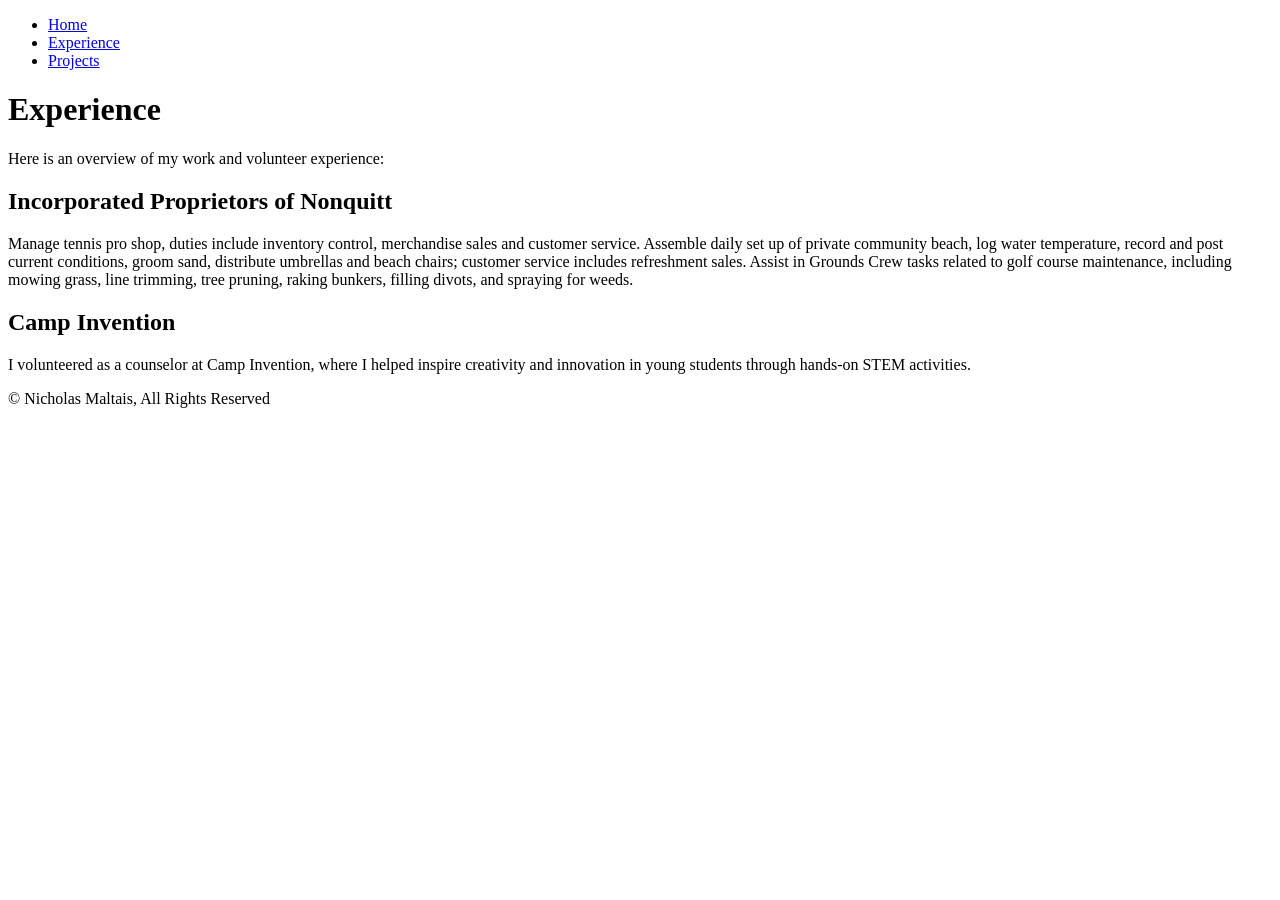
==== experience.html @ 6459faf2 "Outline done, no CSS" ====
<!DOCTYPE html>
<html>
    <head>
        <meta charset="utf-8" />
        <meta name="description" content="A Personal Website for Nick Maltais" />
        <meta name="viewport" content="width=device-width, initial-scale=1.0" />
        <title>Nick Maltais - Personal Website</title>

        <link href="css/styles.css" rel="stylesheet" />
    </head>
    <body>
        <div class="wrapper">
            <header>
                <nav>
                    <ul>
                        <li><a href="home.html">Home</a></li>
                        <li><a href="experience.html">Experience</a></li>
                        <li><a href="projects.html">Projects</a></li>
                    </ul>
                </nav>
            </header>
            <main>
                <h1>Experience</h1>
                <p>Here is an overview of my work and volunteer experience:</p>

                <section>
                    <h2>Incorporated Proprietors of Nonquitt</h2>
                    <p>
                    Manage tennis pro shop, duties include inventory control, merchandise sales and customer service. 
                    Assemble daily set up of private community beach, log water temperature, record and post current conditions, groom sand, 
                    distribute umbrellas and beach chairs; customer service includes refreshment sales. 
                    Assist in Grounds Crew tasks related to golf course maintenance, including mowing grass, 
                    line trimming, tree pruning, raking bunkers, filling divots, and spraying for weeds. 
                    </p>
                </section>

                <section>
                    <h2>Camp Invention</h2>
                    <p>
                    I volunteered as a counselor at Camp Invention, where I helped inspire creativity and
                    innovation in young students through hands-on STEM activities.
                    </p>
                </section>
            </main>
            
            <footer>
                <p>&copy; Nicholas Maltais, All Rights Reserved</p>
            </footer>
        </div>
    </body>
</html>
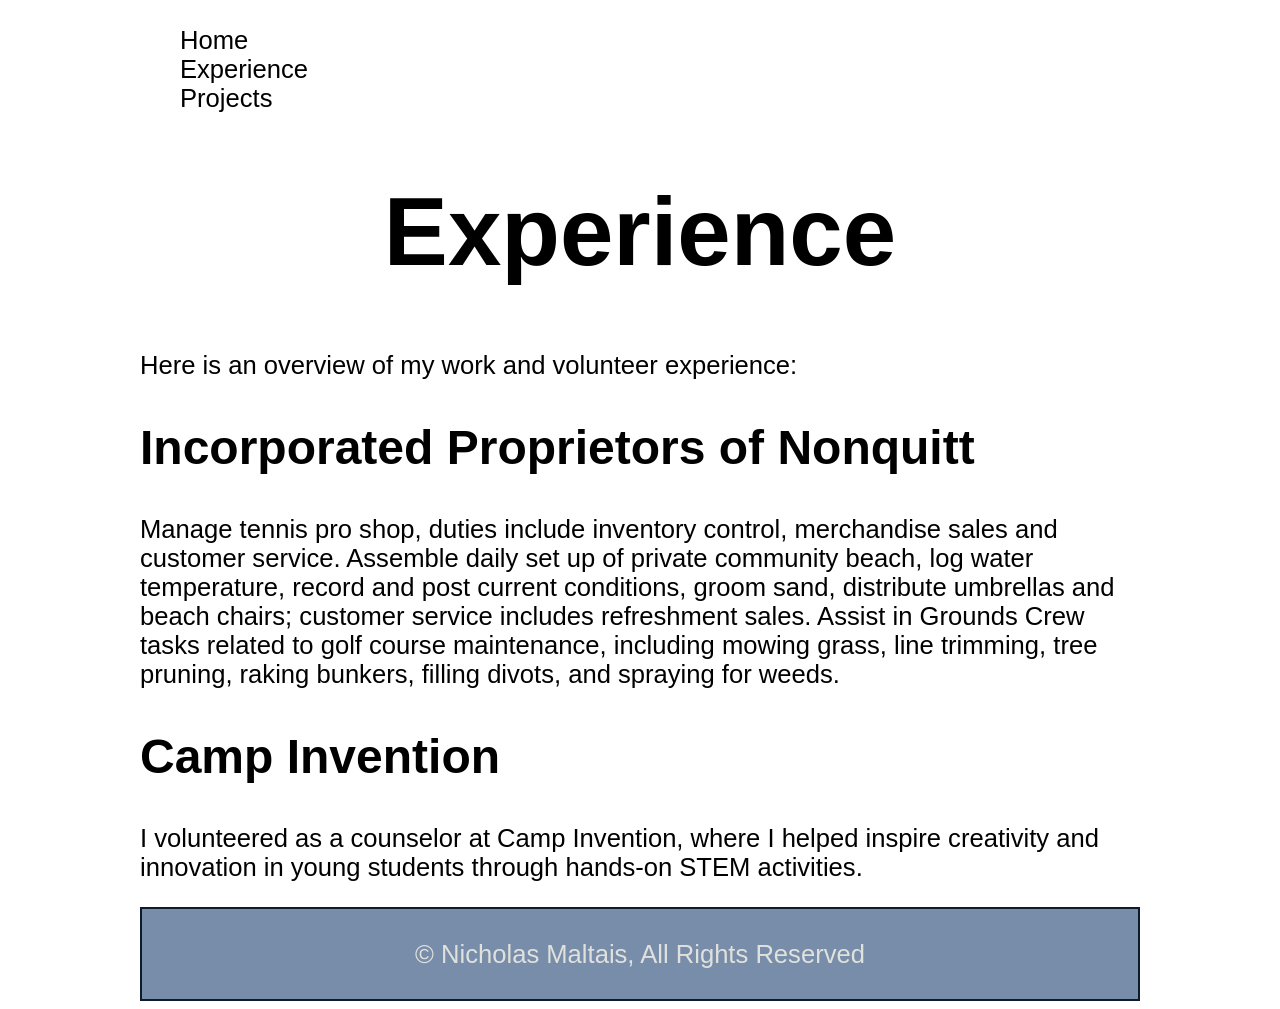
==== commit 2f6953f3: "CSS Added Added CSS to site" ====
--- a/experience.html
+++ b/experience.html
@@ -6,7 +6,7 @@
         <meta name="viewport" content="width=device-width, initial-scale=1.0" />
         <title>Nick Maltais - Personal Website</title>
 
-        <link href="css/styles.css" rel="stylesheet" />
+        <link href="styles.css" rel="stylesheet" />
     </head>
     <body>
         <div class="wrapper">
--- a/styles.css
+++ b/styles.css
@@ -0,0 +1,86 @@
+/* Colors */
+:root{
+    --palette-navy: #1b263b;
+    --palette-blue: #415a77;
+    --palette-black: #0D1B2A;
+    --palette-lightblue: #778da9;
+    --palette-grey: #e0e1dd;
+
+
+}
+
+/* CSS Reset */
+*{
+    box-sizing:border-box;
+}
+
+/* Text */
+body{
+    font-family: 'Sugoe UI', 'Segoe UI', Tahoma, Geneva, Verdana, sans-serif;
+    font-size: 1.6rem;
+    color: var(palette-black);
+}
+
+h1{
+    font-size: 6rem;
+    color: var(palette-navy);
+    text-align: center;
+    @media(width < 738px){
+        font-size: 3rem;
+    }
+}
+
+h2{
+    font-size: 3rem;
+    color: var(--palette-orange)
+}
+
+
+p{
+}
+
+main ul {
+    list-style-type: circle;
+}
+
+header ul{
+    list-style-type: none;
+}
+
+nav a{
+    text-decoration: none;
+
+}
+
+.bluegrey-text{
+    color: var(--palette-bluegrey);
+}
+
+.wrapper{
+    inline-size: 1000px;
+    margin-inline: auto;
+}
+
+
+.banner{
+    inline-size: 100%;
+}
+
+/* Links */
+a{
+    color: var(--palette-bluegrey)
+}
+
+a:hover,
+a:focus-visible {
+    color: var(--palette-orange)
+}
+
+/* Footer */
+footer{
+    text-align:center;
+    background-color: var(--palette-lightblue);
+    color: var(--palette-grey);
+    padding: 5px;
+    border: 2px solid var(--palette-black)
+}
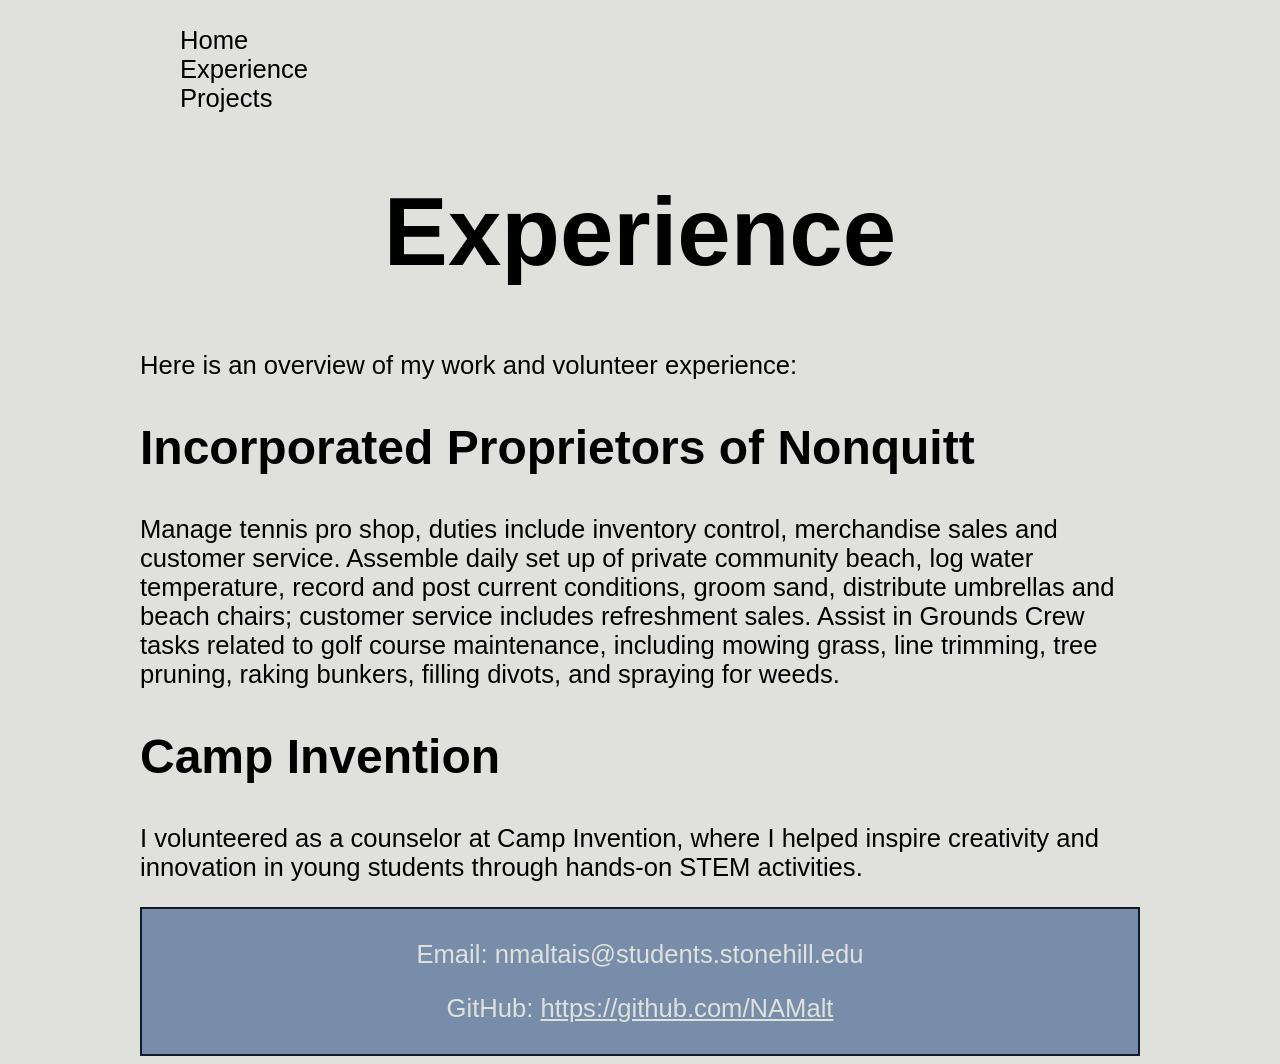
==== commit e13c9fee: "Text Content Updated" ====
--- a/experience.html
+++ b/experience.html
@@ -44,7 +44,8 @@
             </main>
             
             <footer>
-                <p>&copy; Nicholas Maltais, All Rights Reserved</p>
+                <p>Email: nmaltais@students.stonehill.edu</p>
+                <p>GitHub: <a href="https://github.com/NAMalt">https://github.com/NAMalt</a></p>
             </footer>
         </div>
     </body>
--- a/styles.css
+++ b/styles.css
@@ -13,7 +13,9 @@
 *{
     box-sizing:border-box;
 }
-
+html{
+    background-color: var(--palette-grey);
+}
 /* Text */
 body{
     font-family: 'Sugoe UI', 'Segoe UI', Tahoma, Geneva, Verdana, sans-serif;
@@ -32,7 +34,6 @@
 
 h2{
     font-size: 3rem;
-    color: var(--palette-orange)
 }
 
 
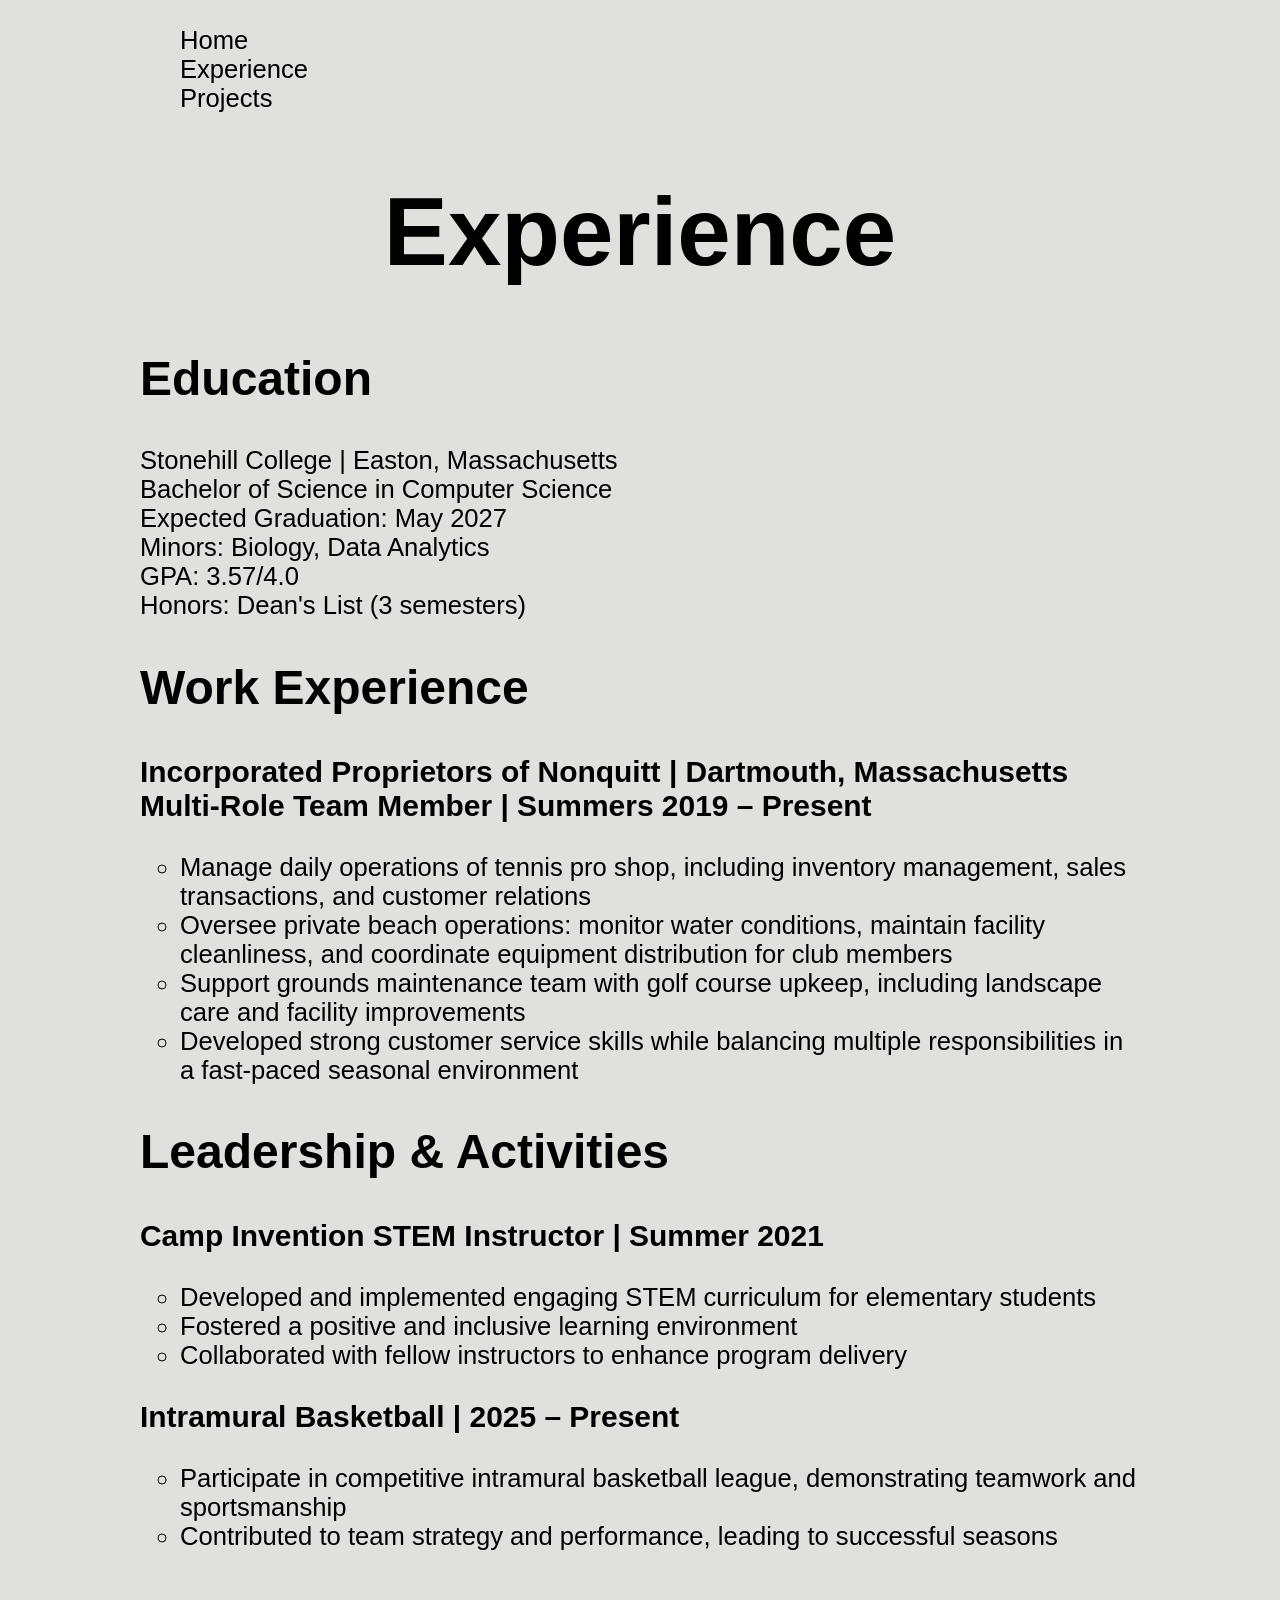
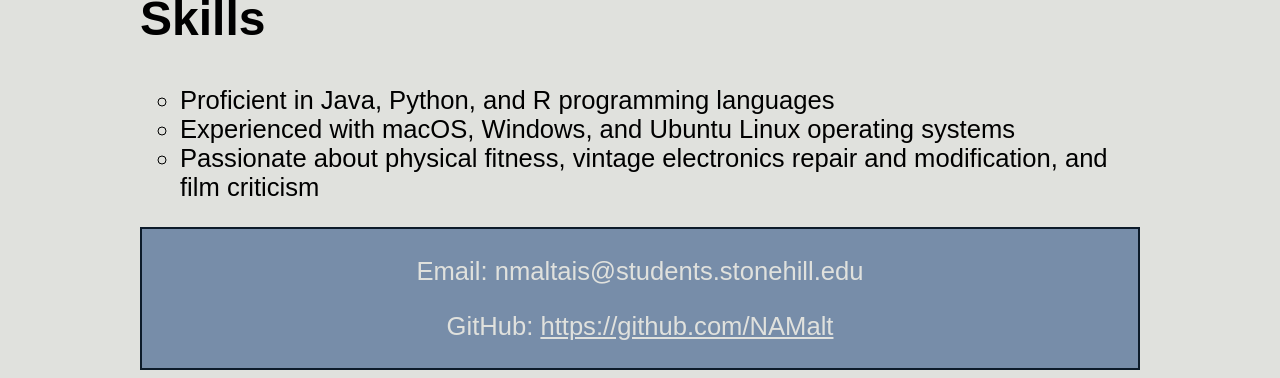
==== commit 90842c7c: "Version 1.0 Version 1.0 done, no flexbox or flexgrid. Revert to this if any errors occur" ====
--- a/experience.html
+++ b/experience.html
@@ -21,26 +21,45 @@
             </header>
             <main>
                 <h1>Experience</h1>
-                <p>Here is an overview of my work and volunteer experience:</p>
+                    <h2>Education</h2>
+                        <p>Stonehill College | Easton, Massachusetts
+                        <br>Bachelor of Science in Computer Science
+                        <br>Expected Graduation: May 2027
+                        <br>Minors: Biology, Data Analytics
+                        <br>GPA: 3.57/4.0
+                        <br>Honors: Dean's List (3 semesters)
+                        </p>
 
-                <section>
-                    <h2>Incorporated Proprietors of Nonquitt</h2>
+                    <h2>Work Experience</h2>
+                    <h3>Incorporated Proprietors of Nonquitt | Dartmouth, Massachusetts
+                        <br>Multi-Role Team Member | Summers 2019 – Present</h3>
                     <p>
-                    Manage tennis pro shop, duties include inventory control, merchandise sales and customer service. 
-                    Assemble daily set up of private community beach, log water temperature, record and post current conditions, groom sand, 
-                    distribute umbrellas and beach chairs; customer service includes refreshment sales. 
-                    Assist in Grounds Crew tasks related to golf course maintenance, including mowing grass, 
-                    line trimming, tree pruning, raking bunkers, filling divots, and spraying for weeds. 
+                        <ul>
+                            <li>Manage daily operations of tennis pro shop, including inventory management, sales transactions, and customer relations</li>
+                            <li>Oversee private beach operations: monitor water conditions, maintain facility cleanliness, and coordinate equipment distribution for club members</li>
+                            <li>Support grounds maintenance team with golf course upkeep, including landscape care and facility improvements</li>
+                            <li>Developed strong customer service skills while balancing multiple responsibilities in a fast-paced seasonal environment</li>
+                        </ul>
                     </p>
-                </section>
-
-                <section>
-                    <h2>Camp Invention</h2>
-                    <p>
-                    I volunteered as a counselor at Camp Invention, where I helped inspire creativity and
-                    innovation in young students through hands-on STEM activities.
-                    </p>
-                </section>
+        
+                    <h2>Leadership & Activities</h2>
+                        <h3>Camp Invention STEM Instructor | Summer 2021</h3>
+                             <ul>
+                                 <li>Developed and implemented engaging STEM curriculum for elementary students</li>
+                                <li>Fostered a positive and inclusive learning environment</li>
+                                <li>Collaborated with fellow instructors to enhance program delivery</li>
+                            </ul>
+                        <h3>Intramural Basketball | 2025 – Present</h3>
+                                <ul>
+                                    <li>Participate in competitive intramural basketball league, demonstrating teamwork and sportsmanship</li>
+                                    <li>Contributed to team strategy and performance, leading to successful seasons</li>
+                                </ul>
+                    <h2>Skills</h2>
+                            <ul>
+                                <li>Proficient in Java, Python, and R programming languages</li>
+                                <li>Experienced with macOS, Windows, and Ubuntu Linux operating systems</li>
+                                <li>Passionate about physical fitness, vintage electronics repair and modification, and film criticism</li>
+                            </ul>
             </main>
             
             <footer>
--- a/styles.css
+++ b/styles.css
@@ -82,6 +82,6 @@
     text-align:center;
     background-color: var(--palette-lightblue);
     color: var(--palette-grey);
-    padding: 5px;
+    padding: 2px;
     border: 2px solid var(--palette-black)
 }
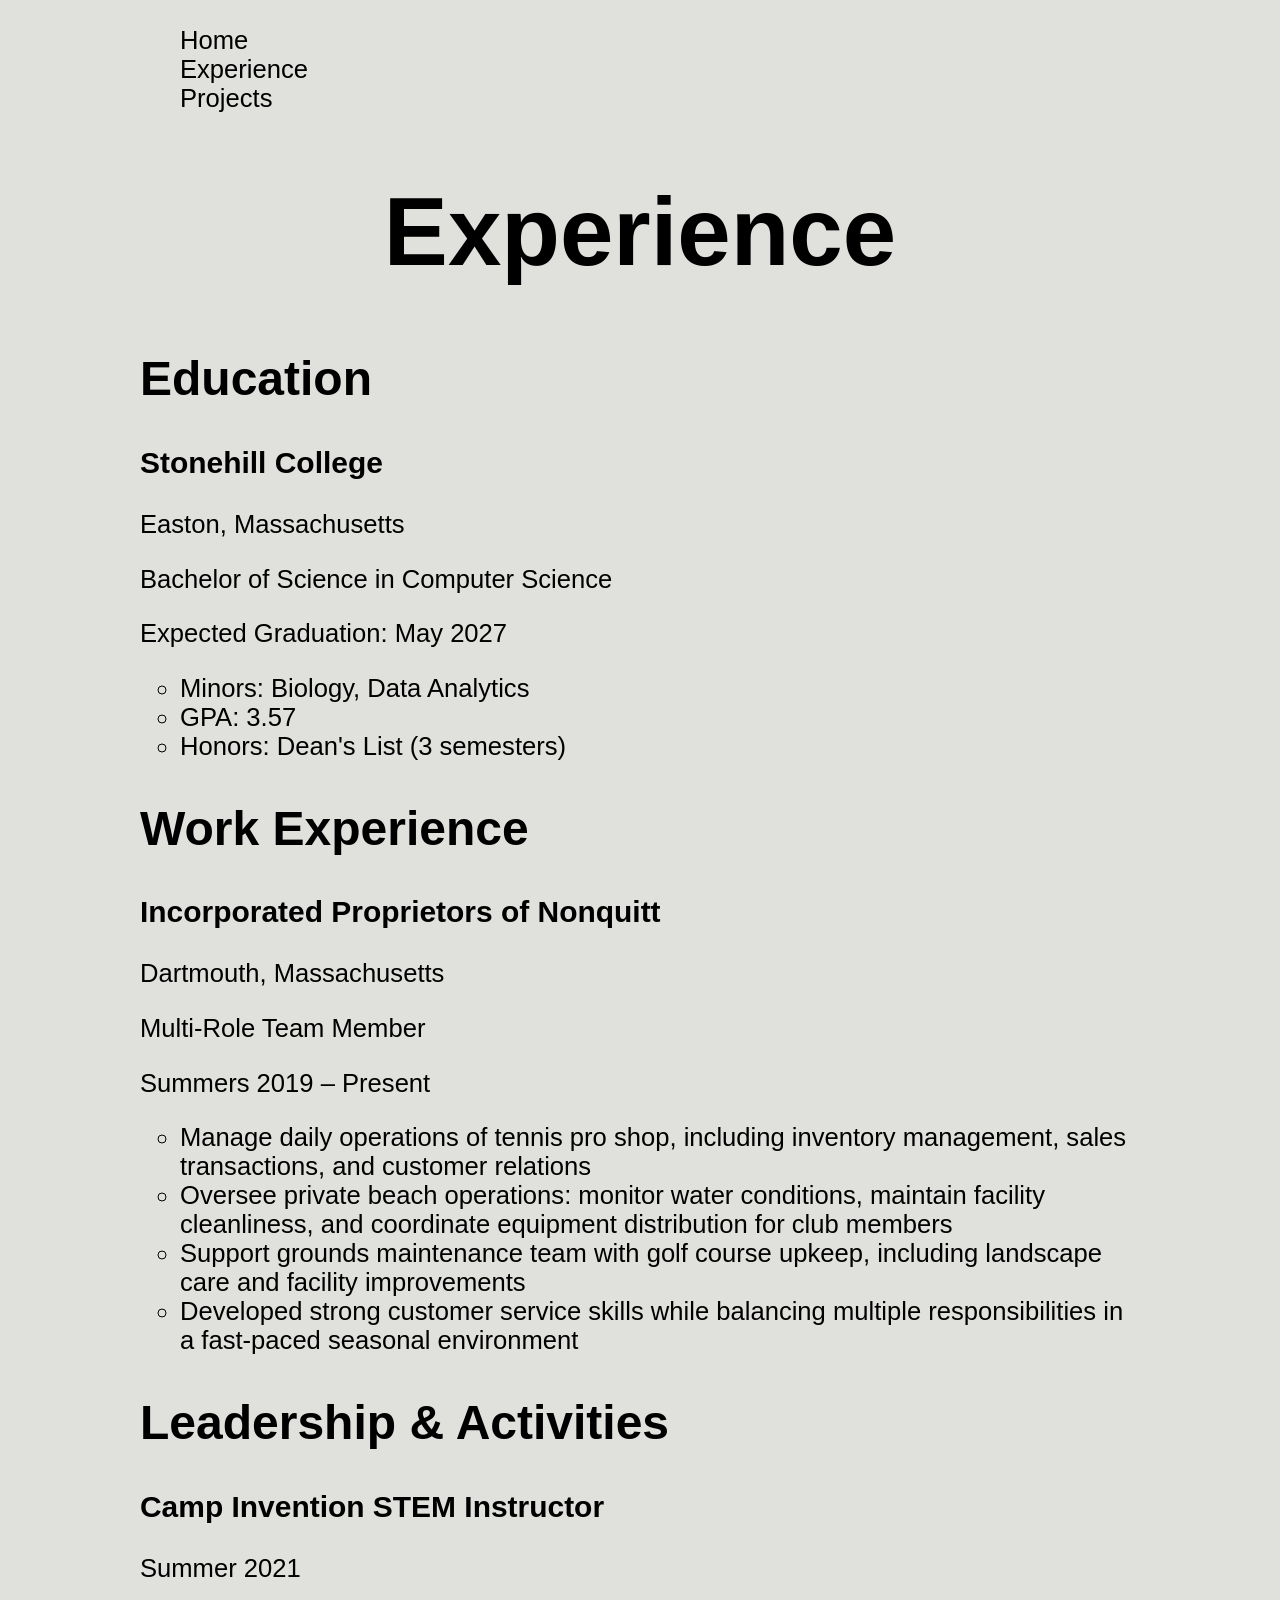
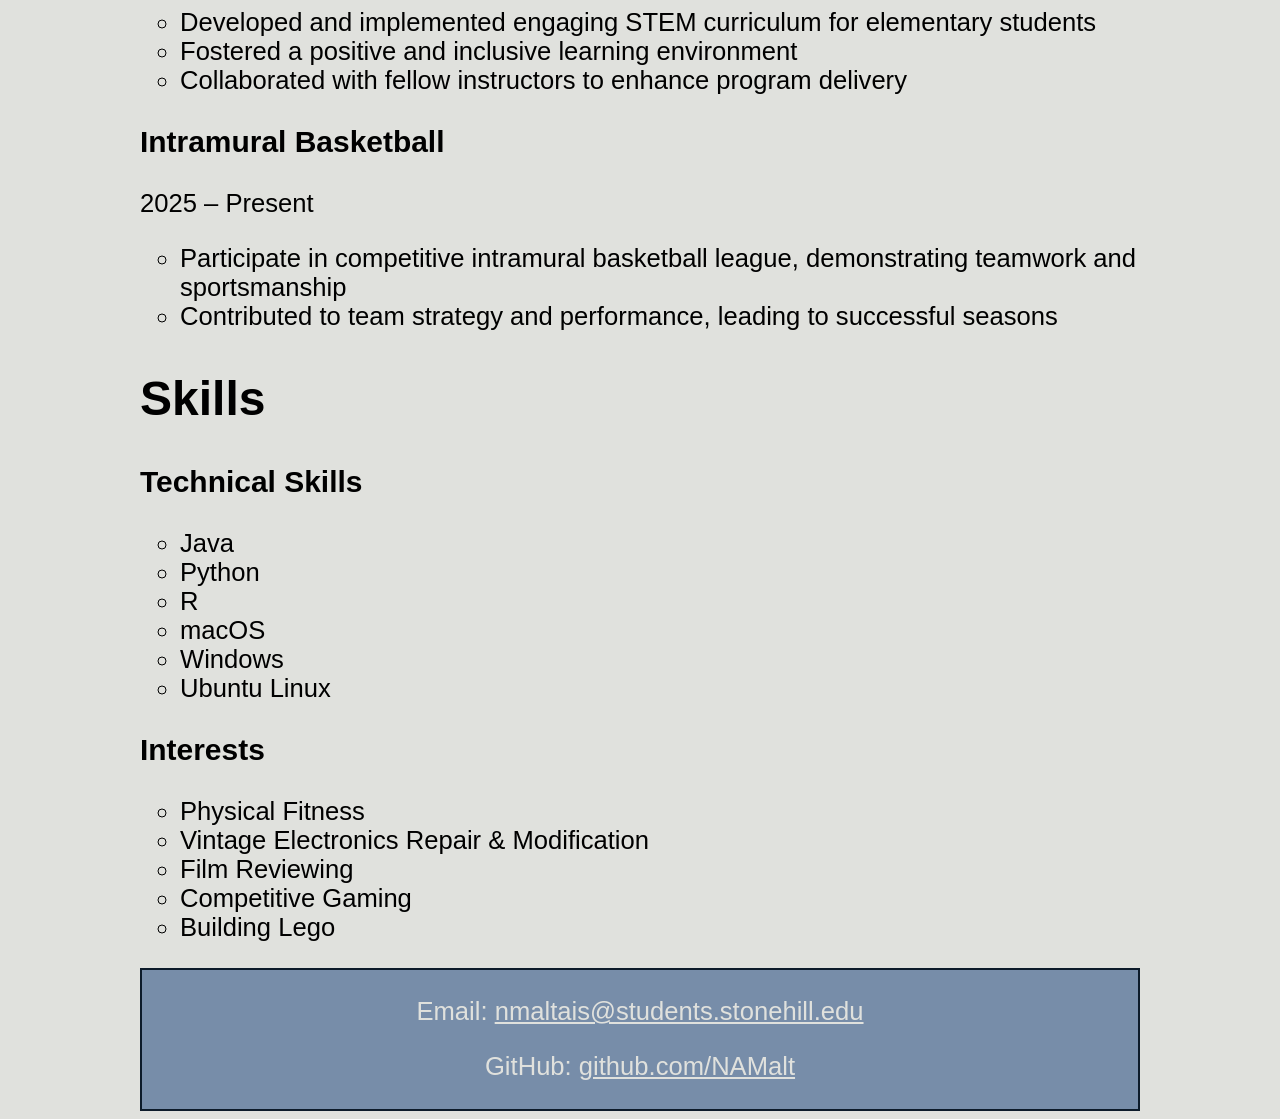
==== commit 962aac5f: "Updated experience.html Fixed some semantics/ content" ====
--- a/experience.html
+++ b/experience.html
@@ -1,11 +1,10 @@
 <!DOCTYPE html>
-<html>
+<html lang="en">
     <head>
         <meta charset="utf-8" />
-        <meta name="description" content="A Personal Website for Nick Maltais" />
+        <meta name="description" content="Nick Maltais - Education, work experience, leadership activities, and technical skills in computer science and software development." />
         <meta name="viewport" content="width=device-width, initial-scale=1.0" />
-        <title>Nick Maltais - Personal Website</title>
-
+        <title>Nick Maltais - Experience</title>
         <link href="styles.css" rel="stylesheet" />
     </head>
     <body>
@@ -13,58 +12,105 @@
             <header>
                 <nav>
                     <ul>
-                        <li><a href="home.html">Home</a></li>
-                        <li><a href="experience.html">Experience</a></li>
+                        <li><a href="index.html">Home</a></li>
+                        <li><a href="experience.html" class="active">Experience</a></li>
                         <li><a href="projects.html">Projects</a></li>
                     </ul>
                 </nav>
             </header>
+            
             <main>
                 <h1>Experience</h1>
+                
+                <section class="education">
                     <h2>Education</h2>
-                        <p>Stonehill College | Easton, Massachusetts
-                        <br>Bachelor of Science in Computer Science
-                        <br>Expected Graduation: May 2027
-                        <br>Minors: Biology, Data Analytics
-                        <br>GPA: 3.57/4.0
-                        <br>Honors: Dean's List (3 semesters)
-                        </p>
+                    <div class="experience-item">
+                        <h3>Stonehill College</h3>
+                        <p class="location">Easton, Massachusetts</p>
+                        <p class="degree">Bachelor of Science in Computer Science</p>
+                        <p>Expected Graduation: May 2027</p>
+                        <ul>
+                            <li>Minors: Biology, Data Analytics</li>
+                            <li>GPA: 3.57</li>
+                            <li>Honors: Dean's List (3 semesters)</li>
+                        </ul>
+                    </div>
+                </section>
 
+                <section class="work">
                     <h2>Work Experience</h2>
-                    <h3>Incorporated Proprietors of Nonquitt | Dartmouth, Massachusetts
-                        <br>Multi-Role Team Member | Summers 2019 – Present</h3>
-                    <p>
+                    <div class="experience-item">
+                        <h3>Incorporated Proprietors of Nonquitt</h3>
+                        <p class="location">Dartmouth, Massachusetts</p>
+                        <p class="job-title">Multi-Role Team Member</p>
+                        <p class="date">Summers 2019 – Present</p>
                         <ul>
                             <li>Manage daily operations of tennis pro shop, including inventory management, sales transactions, and customer relations</li>
                             <li>Oversee private beach operations: monitor water conditions, maintain facility cleanliness, and coordinate equipment distribution for club members</li>
                             <li>Support grounds maintenance team with golf course upkeep, including landscape care and facility improvements</li>
                             <li>Developed strong customer service skills while balancing multiple responsibilities in a fast-paced seasonal environment</li>
                         </ul>
-                    </p>
-        
-                    <h2>Leadership & Activities</h2>
-                        <h3>Camp Invention STEM Instructor | Summer 2021</h3>
-                             <ul>
-                                 <li>Developed and implemented engaging STEM curriculum for elementary students</li>
-                                <li>Fostered a positive and inclusive learning environment</li>
-                                <li>Collaborated with fellow instructors to enhance program delivery</li>
-                            </ul>
-                        <h3>Intramural Basketball | 2025 – Present</h3>
+                    </div>
+                </section>
+    
+                <section class="leadership">
+                    <h2>Leadership &amp; Activities</h2>
+                    
+                    <div class="experience-item">
+                        <h3>Camp Invention STEM Instructor</h3>
+                        <p class="date">Summer 2021</p>
+                        <ul>
+                            <li>Developed and implemented engaging STEM curriculum for elementary students</li>
+                            <li>Fostered a positive and inclusive learning environment</li>
+                            <li>Collaborated with fellow instructors to enhance program delivery</li>
+                        </ul>
+                    </div>
+                    
+                    <div class="experience-item">
+                        <h3>Intramural Basketball</h3>
+                        <p class="date">2025 – Present</p>
+                        <ul>
+                            <li>Participate in competitive intramural basketball league, demonstrating teamwork and sportsmanship</li>
+                            <li>Contributed to team strategy and performance, leading to successful seasons</li>
+                        </ul>
+                    </div>
+                </section>
+
+                <section class="skills">
+                    <h2>Skills</h2>
+                    <div class="skills-container">
+                        <div class="skill-category">
+                            <h3>Technical Skills</h3>
+                            <p>
                                 <ul>
-                                    <li>Participate in competitive intramural basketball league, demonstrating teamwork and sportsmanship</li>
-                                    <li>Contributed to team strategy and performance, leading to successful seasons</li>
+                                    <li>Java</li>
+                                    <li>Python</li>
+                                    <li>R</li>
+                                    <li>macOS</li>
+                                    <li>Windows</li>
+                                    <li>Ubuntu Linux</li>
                                 </ul>
-                    <h2>Skills</h2>
-                            <ul>
-                                <li>Proficient in Java, Python, and R programming languages</li>
-                                <li>Experienced with macOS, Windows, and Ubuntu Linux operating systems</li>
-                                <li>Passionate about physical fitness, vintage electronics repair and modification, and film criticism</li>
-                            </ul>
+                            </p>
+                        </div>
+                        <div class="skill-category">
+                            <h3>Interests</h3>
+                            <p>
+                                <ul>
+                                    <li>Physical Fitness</li>
+                                    <li>Vintage Electronics Repair &amp; Modification</li>
+                                    <li>Film Reviewing</li>
+                                    <li>Competitive Gaming</li>
+                                    <li>Building Lego</li>
+                                </ul>
+                            </p>
+                        </div>
+                    </div>
+                </section>
             </main>
             
             <footer>
-                <p>Email: nmaltais@students.stonehill.edu</p>
-                <p>GitHub: <a href="https://github.com/NAMalt">https://github.com/NAMalt</a></p>
+                <p>Email: <a href="mailto:nmaltais@students.stonehill.edu">nmaltais@students.stonehill.edu</a></p>
+                <p>GitHub: <a href="https://github.com/NAMalt">github.com/NAMalt</a></p>
             </footer>
         </div>
     </body>
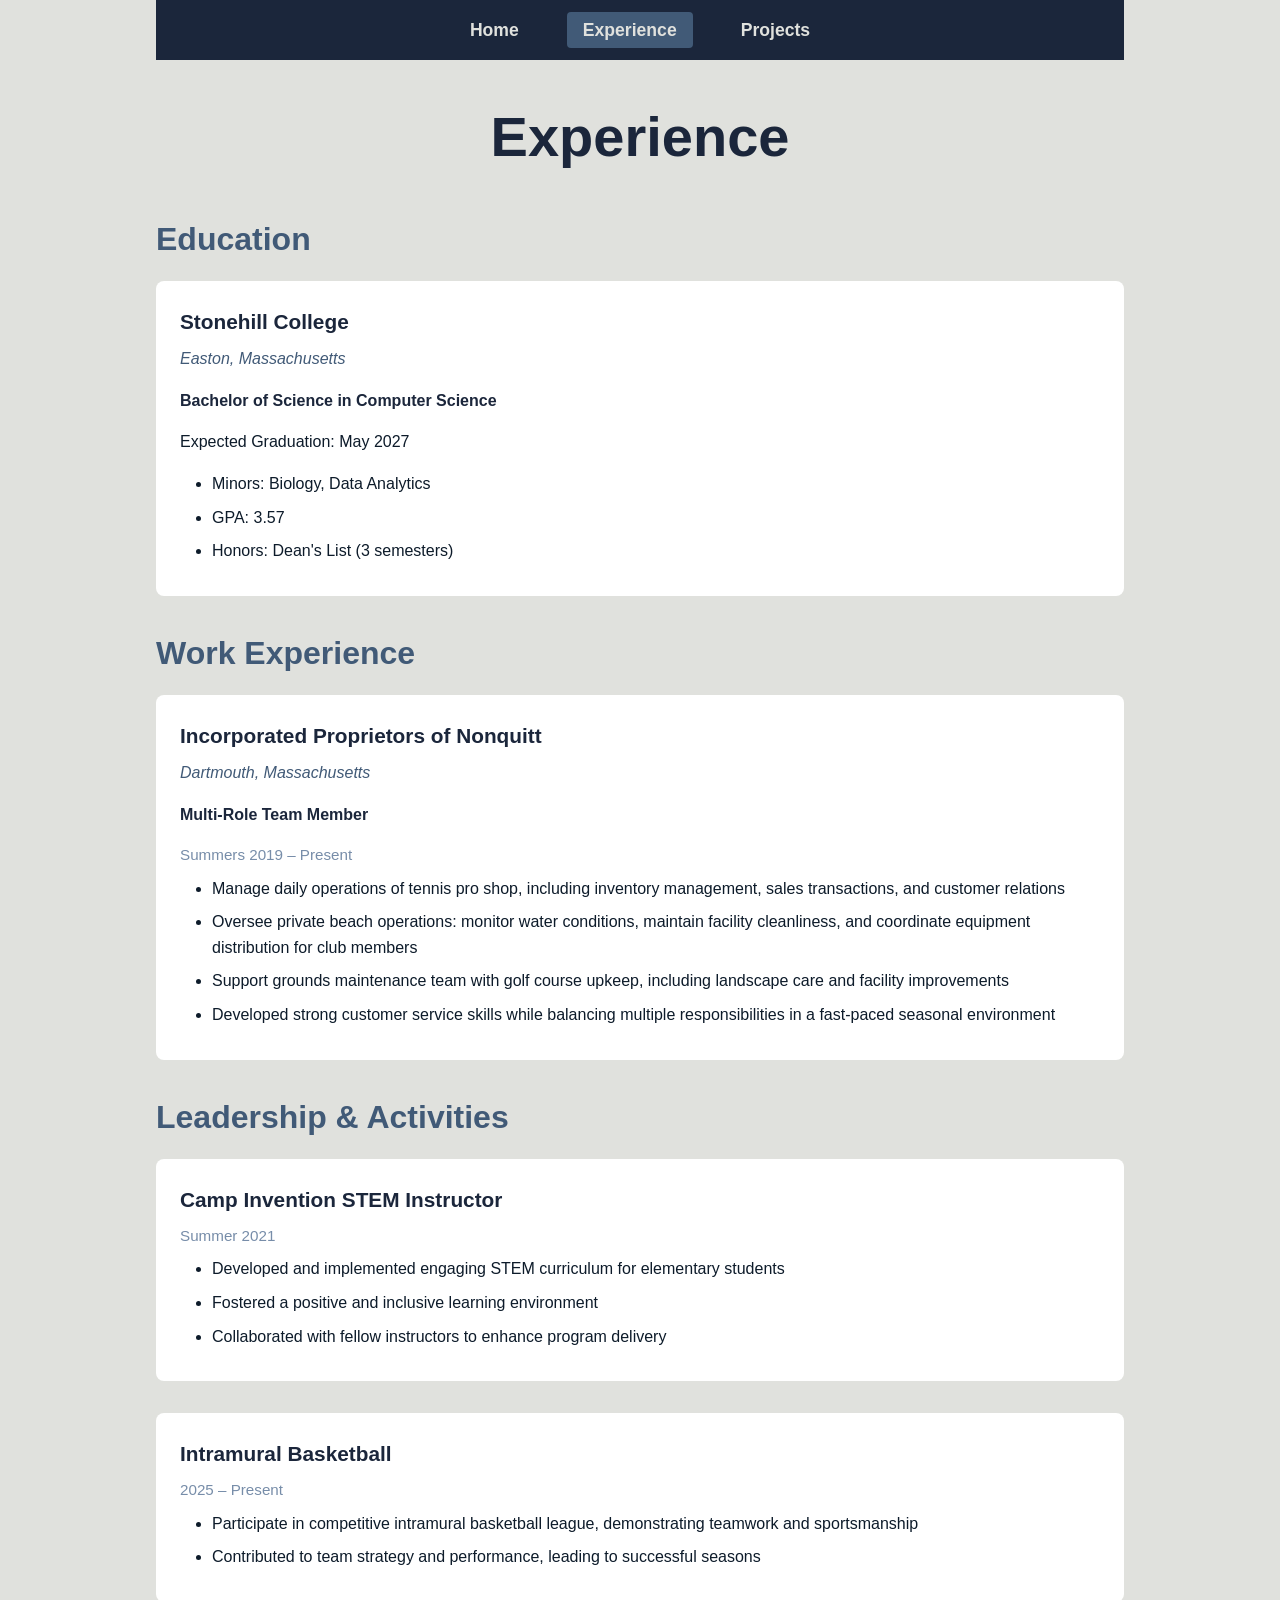
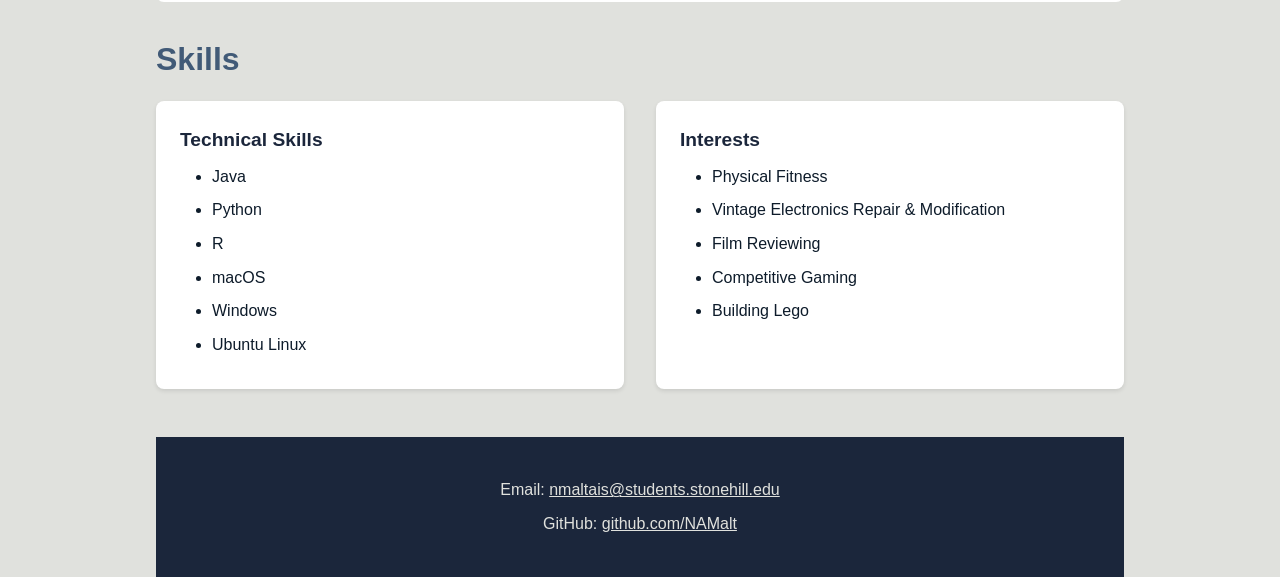
==== commit e0b9f835: "Updated CSS" ====
--- a/experience.html
+++ b/experience.html
@@ -109,7 +109,7 @@
             </main>
             
             <footer>
-                <p>Email: <a href="mailto:nmaltais@students.stonehill.edu">nmaltais@students.stonehill.edu</a></p>
+                <p>Email: <a href="mailto:nmaltais@students.stonehill.edu">nmaltais@students.stonehill.edu</a></p> 
                 <p>GitHub: <a href="https://github.com/NAMalt">github.com/NAMalt</a></p>
             </footer>
         </div>
--- a/styles.css
+++ b/styles.css
@@ -1,87 +1,382 @@
 /* Colors */
-:root{
+:root {
     --palette-navy: #1b263b;
     --palette-blue: #415a77;
     --palette-black: #0D1B2A;
     --palette-lightblue: #778da9;
     --palette-grey: #e0e1dd;
-
-
 }
 
 /* CSS Reset */
-*{
-    box-sizing:border-box;
-}
-html{
-    background-color: var(--palette-grey);
-}
+* {
+    box-sizing: border-box;
+    margin: 0; /* This makes the banner go all the way to the top of the page */
+    padding: 0;
+}
+
+html {
+    background-color: var(--palette-grey); 
+}
+
 /* Text */
-body{
-    font-family: 'Sugoe UI', 'Segoe UI', Tahoma, Geneva, Verdana, sans-serif;
-    font-size: 1.6rem;
-    color: var(palette-black);
-}
-
-h1{
-    font-size: 6rem;
-    color: var(palette-navy);
+body {
+    font-family: 'Segoe UI', Tahoma, Geneva, Verdana, sans-serif;
+    font-size: 1rem;
+    line-height: 1.6;
+    color: var(--palette-black);
+}
+
+h1 {
+    font-size: 3.5rem;
+    color: var(--palette-navy);
     text-align: center;
-    @media(width < 738px){
-        font-size: 3rem;
-    }
-}
-
-h2{
-    font-size: 3rem;
-}
-
-
-p{
-}
-
+    margin-bottom: 1rem;
+}
+
+h2 {
+    font-size: 2rem;
+    color: var(--palette-blue);
+    margin-top: 2rem;
+    margin-bottom: 1rem;
+}
+
+h3 {
+    font-size: 1.3rem;
+    color: var(--palette-navy);
+    margin-bottom: 0.5rem;
+}
+
+p {
+    margin-bottom: 1rem;
+}
+
+/* LAYOUT */ 
+
+/* .wrapper: Constrains content to 1000px so it doesn't stretch too
+   wide on large screens. margin: 0 auto centers it horizontally. */
+.wrapper {
+    max-width: 1000px; 
+    margin: 0 auto;
+    padding: 0 1rem;
+}
+
+/* HEADER & NAVIGATION */
+
+header {
+    background-color: var(--palette-navy);
+    padding: 1rem 0;
+    margin-bottom: 2rem;
+}
+
+/* nav ul: Flexbox row of nav links, centered with even gaps between them.
+   flex-wrap: wrap means they'll stack to a new line on narrow screens. */
+nav ul { 
+    list-style-type: none;
+    display: flex;
+    justify-content: center;
+    gap: 2rem;
+    flex-wrap: wrap;
+}
+
+/* nav a: Styles each nav link — light text, slightly larger font, bold weight.
+   padding gives each link a clickable area; border-radius rounds its hover bg.
+   transition animates the background-color change on hover. */
+nav a {
+    text-decoration: none;
+    color: var(--palette-grey);
+    font-size: 1.1rem;
+    font-weight: 600;
+    padding: 0.5rem 1rem;
+    border-radius: 4px;
+    transition: background-color 0.3s ease;
+}
+
+/* Highlights the nav link when hovered, focused (keyboard nav), or
+   when it has the .active class (i.e. the current page). */
+nav a:hover,
+nav a:focus-visible,
+nav a.active {
+    background-color: var(--palette-blue);
+}
+
+/* MAIN CONTENT */
+
+/* main: min-height stops the footer from creeping up on short pages.
+   margin-bottom gives breathing room above the footer. */
+main {
+    min-height: 60vh;
+    margin-bottom: 3rem;
+}
+
+/* HOME PAGE */
+
+/* .hero: Centers the intro section (profile image, name, tagline) and
+   adds space below it before the next section. */
+.hero {
+    text-align: center;
+    margin-bottom: 3rem;
+}
+
+/* .tagline: Slightly larger, blue subtitle text that sits below the name. */
+.tagline {
+    font-size: 1.2rem;
+    color: var(--palette-blue);
+    margin-bottom: 2rem;
+}
+
+/* .profile-img: Fixed 400px wide photo clipped to a circle shape.
+   height: auto keeps the natural aspect ratio of the photo otherwise it looks like an oval */
+.profile-img {
+    width: 400px;
+    height: auto;
+    border-radius: 50%;
+    border: 4px solid var(--palette-navy);
+    margin: 1rem 0;
+}
+
+/* .about: Narrows the bio text to 800px and centers it for comfortable reading. */
+.about {
+    max-width: 800px;
+    margin: 0 auto 3rem;
+}
+
+/* EXPERIENCE PAGE */
+
+/* .experience-item: White card with a soft shadow for each job/education entry.
+   border-radius rounds the corners; padding gives content internal breathing room. */
+.experience-item {
+    background-color: white;
+    padding: 1.5rem;
+    margin-bottom: 2rem;
+    border-radius: 8px;
+}
+
+/* .location: Italic blue text used to display city/country of a role. */
+.location {
+    color: var(--palette-blue);
+    font-style: italic;
+}
+
+/* .degree / .job-title: Bold, dark text that makes the role name stand out. */
+.degree, .job-title {
+    font-weight: 600;
+    color: var(--palette-navy);
+}
+
+/* .date: Muted, slightly smaller text for date ranges — visually secondary
+   to the role name but still readable. */
+.date {
+    color: var(--palette-lightblue);
+    font-size: 0.95rem;
+    margin-bottom: 0.5rem;
+}
+
+/* Bullet list styling for responsibility/achievement lists inside main content. */
 main ul {
-    list-style-type: circle;
-}
-
-header ul{
-    list-style-type: none;
-}
-
-nav a{
-    text-decoration: none;
-
-}
-
-.bluegrey-text{
-    color: var(--palette-bluegrey);
-}
-
-.wrapper{
-    inline-size: 1000px;
-    margin-inline: auto;
-}
-
-
-.banner{
-    inline-size: 100%;
-}
-
-/* Links */
-a{
-    color: var(--palette-bluegrey)
+    list-style-type: disc;
+    margin-left: 2rem;
+    margin-top: 0.5rem;
+}
+
+main li {
+    margin-bottom: 0.5rem;
+}
+
+/* =====================
+   SKILLS SECTION
+   ===================== */
+
+/* .skills-container: Flexbox row of skill category cards.
+   flex-wrap: wrap lets them stack vertically on narrow screens. */
+.skills-container {
+    display: flex;
+    gap: 2rem;
+    flex-wrap: wrap;
+}
+
+/* .skill-category: Each individual skill card (e.g. "Languages", "Tools").
+   flex: 1 makes all cards share available width equally.
+   min-width: 250px prevents them from getting too narrow before wrapping. */
+.skill-category {
+    flex: 1;
+    min-width: 250px;
+    background-color: white;
+    padding: 1.5rem;
+    border-radius: 8px;
+    box-shadow: 0 2px 4px rgba(0, 0, 0, 0.1);
+}
+
+/* Resets top margin on the h3 inside a card so there's no extra gap at the top. */
+.skill-category h3 {
+    margin-top: 0;
+    font-size: 1.2rem;
+}
+
+/* Removes the default paragraph bottom margin inside skill cards. */
+.skill-category p {
+    margin: 0;
+    line-height: 1.8;
+}
+
+/* =====================
+   PROJECTS PAGE
+   ===================== */
+
+/* .intro: Centered intro paragraph above the projects grid, capped at 800px. */
+.intro {
+    text-align: center;
+    max-width: 800px;
+    margin: 0 auto 3rem;
+    font-size: 1.1rem;
+}
+
+/* .projects-grid: CSS Grid with two equal columns and a gap between cards. */
+.projects-grid {
+    display: grid;
+    grid-template-columns: repeat(2, 1fr);
+    gap: 2rem;
+    margin-top: 2rem;
+}
+
+/* .project-card: White card for each project.
+   transition enables a smooth lift animation when the card is hovered. */
+.project-card {
+    background-color: white;
+    padding: 1.5rem;
+    border-radius: 8px;
+    box-shadow: 0 2px 4px rgba(0, 0, 0, 0.1);
+    transition: transform 0.3s ease, box-shadow 0.3s ease;
+}
+
+/* On hover: lifts the card up 5px and deepens the shadow to emphasise the lift. */
+.project-card:hover {
+    transform: translateY(-5px);
+    box-shadow: 0 4px 8px rgba(0, 0, 0, 0.15);
+}
+
+/* Resets the top margin on h2 inside a card so it sits flush at the top. */
+.project-card h2 {
+    margin-top: 0;
+    font-size: 1.5rem;
+}
+
+/* Project screenshot/thumbnail: fills the full card width, maintains aspect ratio. */
+.project-card img {
+    width: 100%;
+    height: auto;
+    border-radius: 4px;
+    margin: 1rem 0;
+}
+
+/* .tech-stack: Small blue label listing the technologies used in a project. */
+.tech-stack {
+    color: var(--palette-blue);
+    font-size: 0.95rem;
+    margin-top: 1rem;
+    margin-bottom: 0;
+}
+
+/* =====================
+   LINKS
+   ===================== */
+
+a {
+    color: var(--palette-blue);
 }
 
 a:hover,
 a:focus-visible {
-    color: var(--palette-orange)
-}
-
-/* Footer */
-footer{
-    text-align:center;
-    background-color: var(--palette-lightblue);
+    color: var(--palette-navy);
+}
+
+/* =====================
+   FOOTER
+   ===================== */
+
+/* footer: Dark bar at the bottom mirroring the header. Light text on dark bg. */
+footer {
+    text-align: center;
+    background-color: var(--palette-navy);
     color: var(--palette-grey);
-    padding: 2px;
-    border: 2px solid var(--palette-black)
+    padding: 2rem 1rem;
+    margin-top: 3rem;
+}
+
+/* Footer links use light grey with underline to stay visible on the dark background. */
+footer a {
+    color: var(--palette-grey);
+    text-decoration: underline;
+}
+
+footer a:hover {
+    color: white;
+}
+
+footer p {
+    margin: 0.5rem 0;
+}
+
+/* =====================
+   RESPONSIVE — TABLET (max 768px)
+   ===================== */
+
+@media (max-width: 768px) {
+    h1 {
+        font-size: 2.5rem;
+    }
+    
+    h2 {
+        font-size: 1.5rem;
+    }
+    
+    nav ul {
+        gap: 1rem; /* Tighten nav link spacing on smaller screens */
+    }
+    
+    .stats-grid {
+        grid-template-columns: repeat(2, 1fr); /* Halve stats columns from 4 to 2 */
+    }
+    
+    /* .projects-grid: Collapses from 2 columns to 1 so cards don't get too narrow. */
+    .projects-grid {
+        grid-template-columns: 1fr;
+    }
+    
+    /* .skills-container: Stacks skill cards vertically instead of side-by-side. */
+    .skills-container {
+        flex-direction: column;
+    }
+}
+
+/* =====================
+   RESPONSIVE — MOBILE (max 480px)
+   ===================== */
+
+@media (max-width: 480px) {
+    h1 {
+        font-size: 2rem;
+    }
+    
+    .tagline {
+        font-size: 1rem;
+    }
+    
+    /* nav ul: Stacks nav links into a vertical column on very small screens. */
+    nav ul {
+        flex-direction: column;
+        gap: 0.5rem;
+    }
+    
+    /* .profile-img: On mobile, forces an equal 250x250px square then clips it
+       to a perfect circle using object-fit: cover (avoids the oval problem from
+       the desktop style where only width was set). */
+    .profile-img {
+        width: 250px;
+        height: 250px;  
+        border-radius: 50%;
+        border: 4px solid var(--palette-navy);
+        margin: 1rem 0;
+        object-fit: cover;  
+        object-position: center; 
+    }
 }
